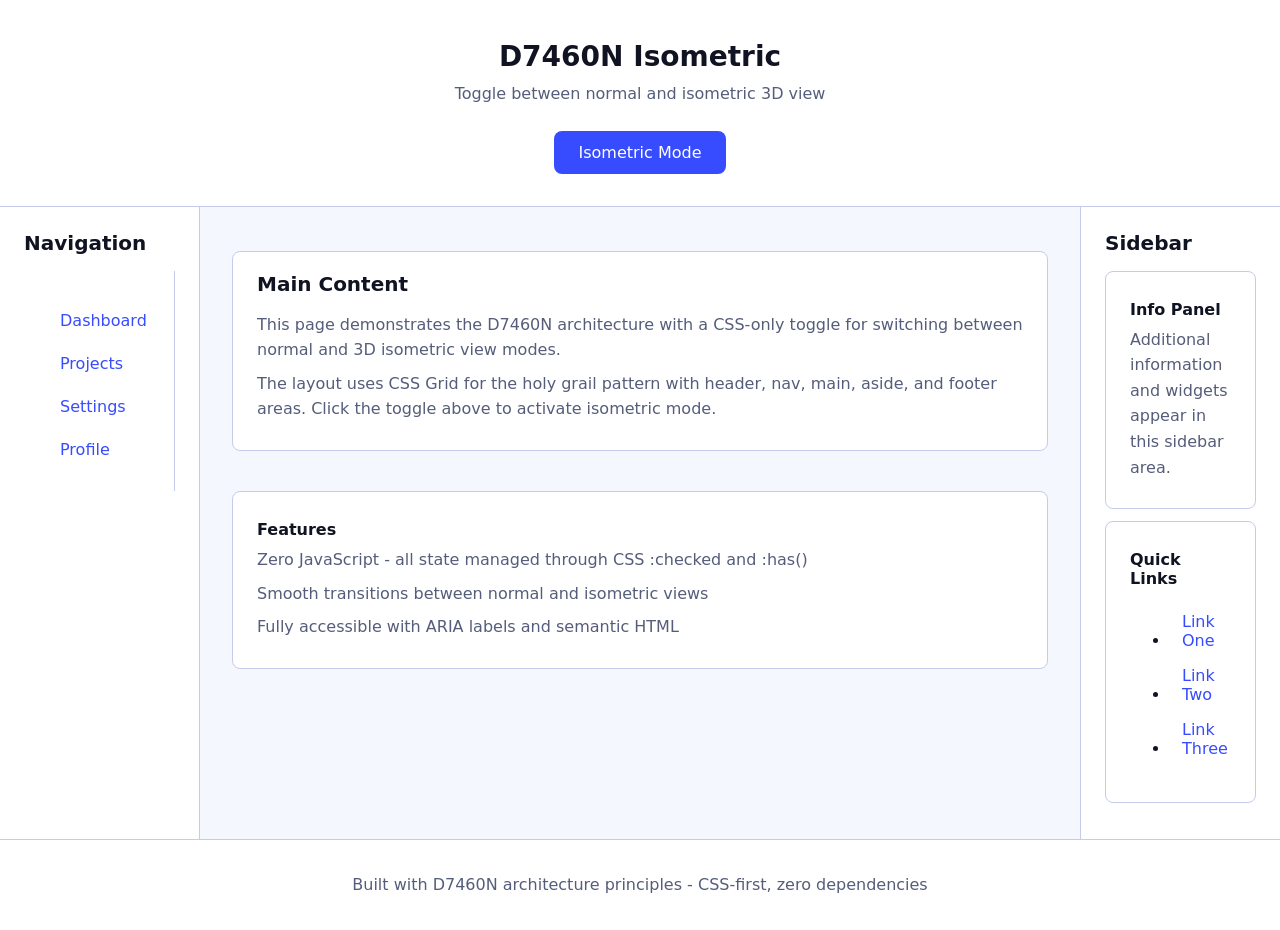
==== isometric/index.html @ e8b19956 "Create isometric directory with HTML and CSS for 3D toggle layout Co-authored-by: dragontheory <8073" ====
<!doctype html>
<html lang="en">
  <head>
    <meta charset="utf-8" />
    <meta name="viewport" content="width=device-width, initial-scale=1" />
    <meta name="color-scheme" content="light dark" />
    <title>D7460N Isometric Layout</title>
    <link rel="stylesheet" href="styles.css" />
  </head>
  <body>
    <header>
      <figure>
        <figcaption>
          <h1>D7460N Isometric</h1>
        </figcaption>
      </figure>
      <p>Toggle between normal and isometric 3D view</p>
      <label role="button" aria-label="Toggle isometric view">
        <span>Isometric Mode</span>
        <input type="checkbox" />
      </label>
    </header>
    <nav>
      <h2>Navigation</h2>
      <nav aria-label="Primary navigation">
        <ul>
          <li><a href="#">Dashboard</a></li>
          <li><a href="#">Projects</a></li>
          <li><a href="#">Settings</a></li>
          <li><a href="#">Profile</a></li>
        </ul>
      </nav>
    </nav>
    <main>
      <article>
        <section>
          <h2>Main Content</h2>
          <p>
            This page demonstrates the D7460N architecture with a CSS-only toggle
            for switching between normal and 3D isometric view modes.
          </p>
          <p>
            The layout uses CSS Grid for the holy grail pattern with header, nav,
            main, aside, and footer areas. Click the toggle above to activate
            isometric mode.
          </p>
        </section>
        <section>
          <h3>Features</h3>
          <p>Zero JavaScript - all state managed through CSS :checked and :has()</p>
          <p>Smooth transitions between normal and isometric views</p>
          <p>Fully accessible with ARIA labels and semantic HTML</p>
        </section>
      </article>
    </main>
    <aside>
      <h2>Sidebar</h2>
      <section>
        <h3>Info Panel</h3>
        <p>Additional information and widgets appear in this sidebar area.</p>
      </section>
      <section>
        <h3>Quick Links</h3>
        <ul>
          <li><a href="#">Link One</a></li>
          <li><a href="#">Link Two</a></li>
          <li><a href="#">Link Three</a></li>
        </ul>
      </section>
    </aside>
    <footer>
      <p>Built with D7460N architecture principles - CSS-first, zero dependencies</p>
    </footer>
  </body>
</html>
---- isometric/styles.css ----
/* ===================================
   D7460N Isometric Layout Styles
   CSS-only toggle between normal and 3D isometric view
   =================================== */

/* Theme Variables */
:root {
  color-scheme: light dark;
  
  --bg-page: light-dark(#f5f7ff, #050816);
  --bg-panel: light-dark(#ffffff, #0b1020);
  --border-panel: light-dark(#c5cbe8, rgba(255, 255, 255, 0.08));
  --text-main: light-dark(#101321, #e6e9f0);
  --text-muted: light-dark(#555d7a, #9ba4c4);
  --accent: light-dark(#374bff, #7c5cff);
  
  --transition-duration: 600ms;
  --transition-timing-function: cubic-bezier(0.4, 0, 0.2, 1);
}

/* Reset & Base */
*,
*::before,
*::after {
  box-sizing: border-box;
}

/* Body as Grid Container for Holy Grail Layout */
body {
  margin: 0;
  min-height: 100vh;
  display: grid;
  grid-template-columns: 200px 1fr 200px;
  grid-template-rows: auto 1fr auto;
  grid-template-areas:
    "header header header"
    "nav main aside"
    "footer footer footer";
  gap: 0;
  background-color: var(--bg-page);
  color: var(--text-main);
  font-family: system-ui, -apple-system, blinkmacsystemfont, "Segoe UI", sans-serif;
  perspective: 2000px;
  perspective-origin: 50% 50%;
  transition-property: perspective, perspective-origin;
  transition-duration: var(--transition-duration);
  transition-timing-function: var(--transition-timing-function);
}

/* Grid Area Assignments */
header {
  grid-area: header;
  background-color: var(--bg-panel);
  border-bottom: 1px solid var(--border-panel);
  padding: 2rem;
  text-align: center;
  transform-origin: center center;
  transition: transform var(--transition-duration) var(--transition-timing-function),
              background-color var(--transition-duration) var(--transition-timing-function);
}

nav {
  grid-area: nav;
  background-color: var(--bg-panel);
  border-right: 1px solid var(--border-panel);
  padding: 1.5rem;
  transform-origin: right center;
  transition: transform var(--transition-duration) var(--transition-timing-function),
              background-color var(--transition-duration) var(--transition-timing-function);
}

main {
  grid-area: main;
  padding: 2rem;
  transform-origin: center center;
  transition: transform var(--transition-duration) var(--transition-timing-function);
}

aside {
  grid-area: aside;
  background-color: var(--bg-panel);
  border-left: 1px solid var(--border-panel);
  padding: 1.5rem;
  transform-origin: left center;
  transition: transform var(--transition-duration) var(--transition-timing-function),
              background-color var(--transition-duration) var(--transition-timing-function);
}

footer {
  grid-area: footer;
  background-color: var(--bg-panel);
  border-top: 1px solid var(--border-panel);
  padding: 1.5rem;
  text-align: center;
  transform-origin: center center;
  transition: transform var(--transition-duration) var(--transition-timing-function),
              background-color var(--transition-duration) var(--transition-timing-function);
}

/* Typography */
h1 {
  margin: 0.5rem 0 0;
  font-size: 1.75rem;
  color: var(--text-main);
}

h2 {
  margin: 0 0 1rem;
  font-size: 1.25rem;
  color: var(--text-main);
}

h3 {
  margin: 0.5rem 0;
  font-size: 1rem;
  color: var(--text-main);
}

p {
  margin: 0.5rem 0;
  color: var(--text-muted);
  line-height: 1.6;
}

figure {
  margin: 0;
}

/* Sections */
section {
  padding: 1.25rem 1.5rem;
  margin-block: 0.75rem;
  background-color: var(--bg-panel);
  border-radius: 0.5rem;
  border: 1px solid var(--border-panel);
}

article {
  display: grid;
  gap: 1rem;
}

/* Navigation Styles */
nav ul {
  list-style: none;
  padding: 0;
  margin: 0.5rem 0 0;
  display: grid;
  gap: 0.5rem;
}

nav li {
  margin: 0;
}

a {
  display: inline-block;
  padding: 0.5rem 0.75rem;
  text-decoration: none;
  color: var(--accent);
  border-radius: 0.25rem;
  transition: background-color 200ms ease;
}

a:hover {
  background-color: var(--border-panel);
}

a:focus-visible {
  outline: 2px solid var(--accent);
  outline-offset: 2px;
}

/* Toggle Button Styling */
label[role="button"] {
  display: inline-grid;
  grid-template-columns: 1fr;
  align-items: center;
  gap: 0.5rem;
  padding: 0.75rem 1.5rem;
  margin-top: 1rem;
  background-color: var(--accent);
  color: white;
  border-radius: 0.5rem;
  cursor: pointer;
  user-select: none;
  transition: background-color 200ms ease, transform 100ms ease;
}

label[role="button"]:hover {
  background-color: color-mix(in srgb, var(--accent) 85%, black);
  transform: translateY(-2px);
}

label[role="button"]:active {
  transform: translateY(0);
}

/* Hide the checkbox but keep it functional */
label[role="button"] input[type="checkbox"] {
  position: absolute;
  opacity: 0;
  pointer-events: none;
  width: 0;
  height: 0;
}

/* Visual indicator when checkbox is checked */
body:has(label[role="button"] input[type="checkbox"]:checked) label[role="button"] {
  background-color: color-mix(in srgb, var(--accent) 60%, white);
}

/* ===================================
   ISOMETRIC MODE TRANSFORMS
   Activated when checkbox is :checked
   =================================== */

/* Transform the entire grid when toggle is checked */
body:has(label[role="button"] input[type="checkbox"]:checked) {
  perspective: 3000px;
  perspective-origin: 50% 30%;
}

/* Header - Top face of the 3D layout */
body:has(label[role="button"] input[type="checkbox"]:checked) header {
  transform: rotateX(60deg) translateZ(100px) translateY(-80px);
}

/* Nav - Left side panel */
body:has(label[role="button"] input[type="checkbox"]:checked) nav {
  transform: rotateY(30deg) rotateX(15deg) translateX(-20px) translateZ(50px);
}

/* Main - Center elevated content */
body:has(label[role="button"] input[type="checkbox"]:checked) main {
  transform: rotateX(15deg) rotateY(-5deg) translateZ(120px) scale(1.05);
}

/* Aside - Right side panel */
body:has(label[role="button"] input[type="checkbox"]:checked) aside {
  transform: rotateY(-30deg) rotateX(15deg) translateX(20px) translateZ(50px);
}

/* Footer - Bottom face */
body:has(label[role="button"] input[type="checkbox"]:checked) footer {
  transform: rotateX(-60deg) translateZ(100px) translateY(80px);
}

/* Add subtle shadows in isometric mode for depth */
body:has(label[role="button"] input[type="checkbox"]:checked) header,
body:has(label[role="button"] input[type="checkbox"]:checked) nav,
body:has(label[role="button"] input[type="checkbox"]:checked) aside,
body:has(label[role="button"] input[type="checkbox"]:checked) footer {
  box-shadow: 0 20px 60px rgba(0, 0, 0, 0.3);
}

body:has(label[role="button"] input[type="checkbox"]:checked) main {
  box-shadow: 0 30px 80px rgba(0, 0, 0, 0.4);
}

/* Accessibility: Respect reduced motion preference */
@media (prefers-reduced-motion: reduce) {
  * {
    transition-duration: 0.001ms !important;
    animation-duration: 0.001ms !important;
  }
  
  body:has(label[role="button"] input[type="checkbox"]:checked) header,
  body:has(label[role="button"] input[type="checkbox"]:checked) nav,
  body:has(label[role="button"] input[type="checkbox"]:checked) main,
  body:has(label[role="button"] input[type="checkbox"]:checked) aside,
  body:has(label[role="button"] input[type="checkbox"]:checked) footer {
    transform: none;
  }
}

/* Responsive: Stack layout on smaller screens */
@media (max-width: 768px) {
  body {
    grid-template-columns: 1fr;
    grid-template-rows: auto auto 1fr auto auto;
    grid-template-areas:
      "header"
      "nav"
      "main"
      "aside"
      "footer";
  }
  
  nav,
  aside {
    border: none;
    border-top: 1px solid var(--border-panel);
    border-bottom: 1px solid var(--border-panel);
  }
  
  /* Adjust isometric transforms for mobile */
  body:has(label[role="button"] input[type="checkbox"]:checked) header {
    transform: rotateX(45deg) translateZ(50px) translateY(-40px);
  }
  
  body:has(label[role="button"] input[type="checkbox"]:checked) nav,
  body:has(label[role="button"] input[type="checkbox"]:checked) aside {
    transform: rotateX(15deg) translateZ(30px);
  }
  
  body:has(label[role="button"] input[type="checkbox"]:checked) main {
    transform: rotateX(20deg) translateZ(60px) scale(1.02);
  }
  
  body:has(label[role="button"] input[type="checkbox"]:checked) footer {
    transform: rotateX(-45deg) translateZ(50px) translateY(40px);
  }
}
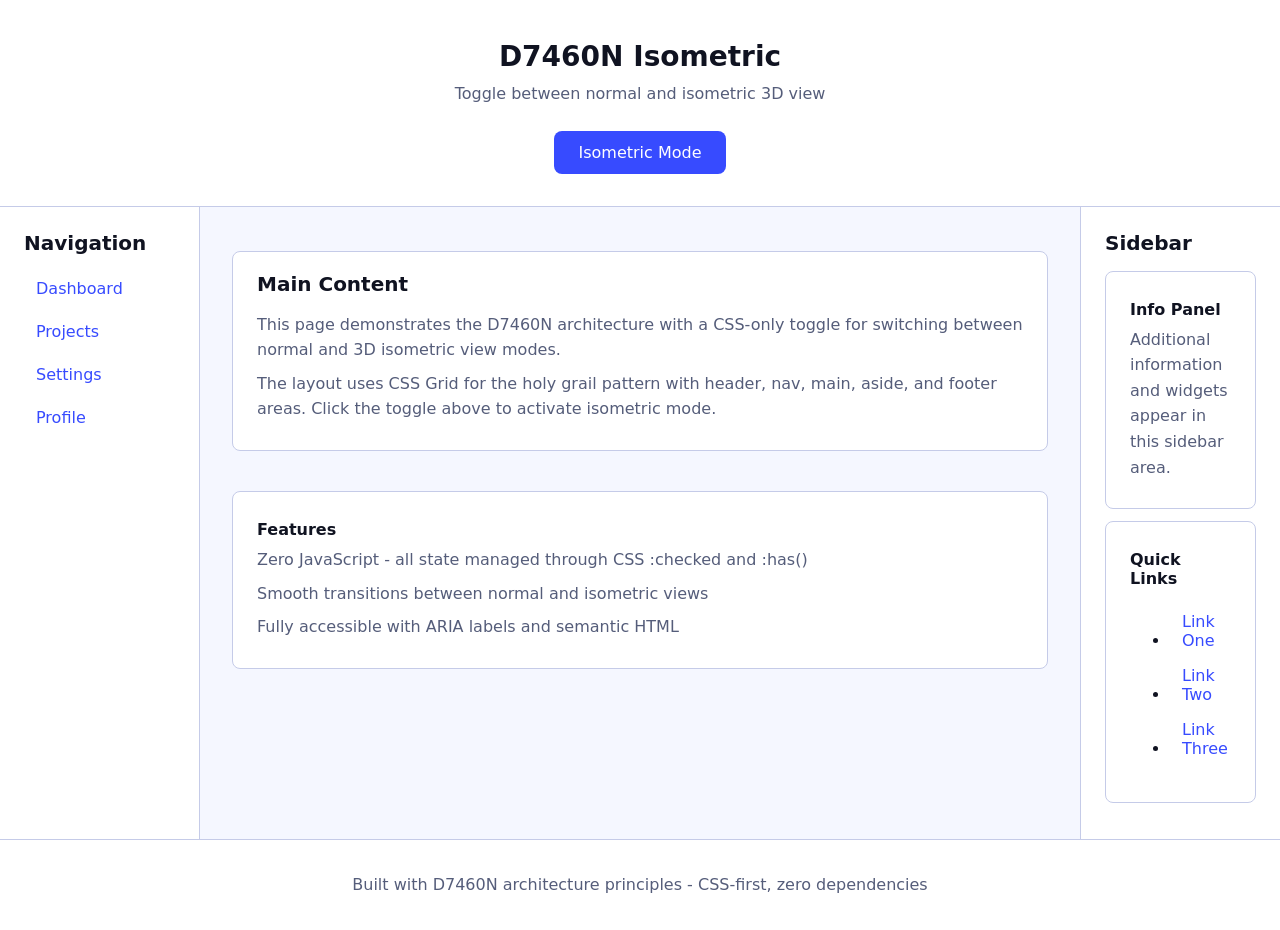
==== commit bb7b885a: "Address code review: fix nested nav, font-family capitalization, and reduced motion timing Co-author" ====
--- a/isometric/index.html
+++ b/isometric/index.html
@@ -22,14 +22,12 @@
     </header>
     <nav>
       <h2>Navigation</h2>
-      <nav aria-label="Primary navigation">
-        <ul>
-          <li><a href="#">Dashboard</a></li>
-          <li><a href="#">Projects</a></li>
-          <li><a href="#">Settings</a></li>
-          <li><a href="#">Profile</a></li>
-        </ul>
-      </nav>
+      <ul>
+        <li><a href="#">Dashboard</a></li>
+        <li><a href="#">Projects</a></li>
+        <li><a href="#">Settings</a></li>
+        <li><a href="#">Profile</a></li>
+      </ul>
     </nav>
     <main>
       <article>
--- a/isometric/styles.css
+++ b/isometric/styles.css
@@ -39,7 +39,7 @@
   gap: 0;
   background-color: var(--bg-page);
   color: var(--text-main);
-  font-family: system-ui, -apple-system, blinkmacsystemfont, "Segoe UI", sans-serif;
+  font-family: system-ui, -apple-system, BlinkMacSystemFont, "Segoe UI", sans-serif;
   perspective: 2000px;
   perspective-origin: 50% 50%;
   transition-property: perspective, perspective-origin;
@@ -261,8 +261,8 @@
 /* Accessibility: Respect reduced motion preference */
 @media (prefers-reduced-motion: reduce) {
   * {
-    transition-duration: 0.001ms !important;
-    animation-duration: 0.001ms !important;
+    transition-duration: 0.01s !important;
+    animation-duration: 0.01s !important;
   }
   
   body:has(label[role="button"] input[type="checkbox"]:checked) header,
